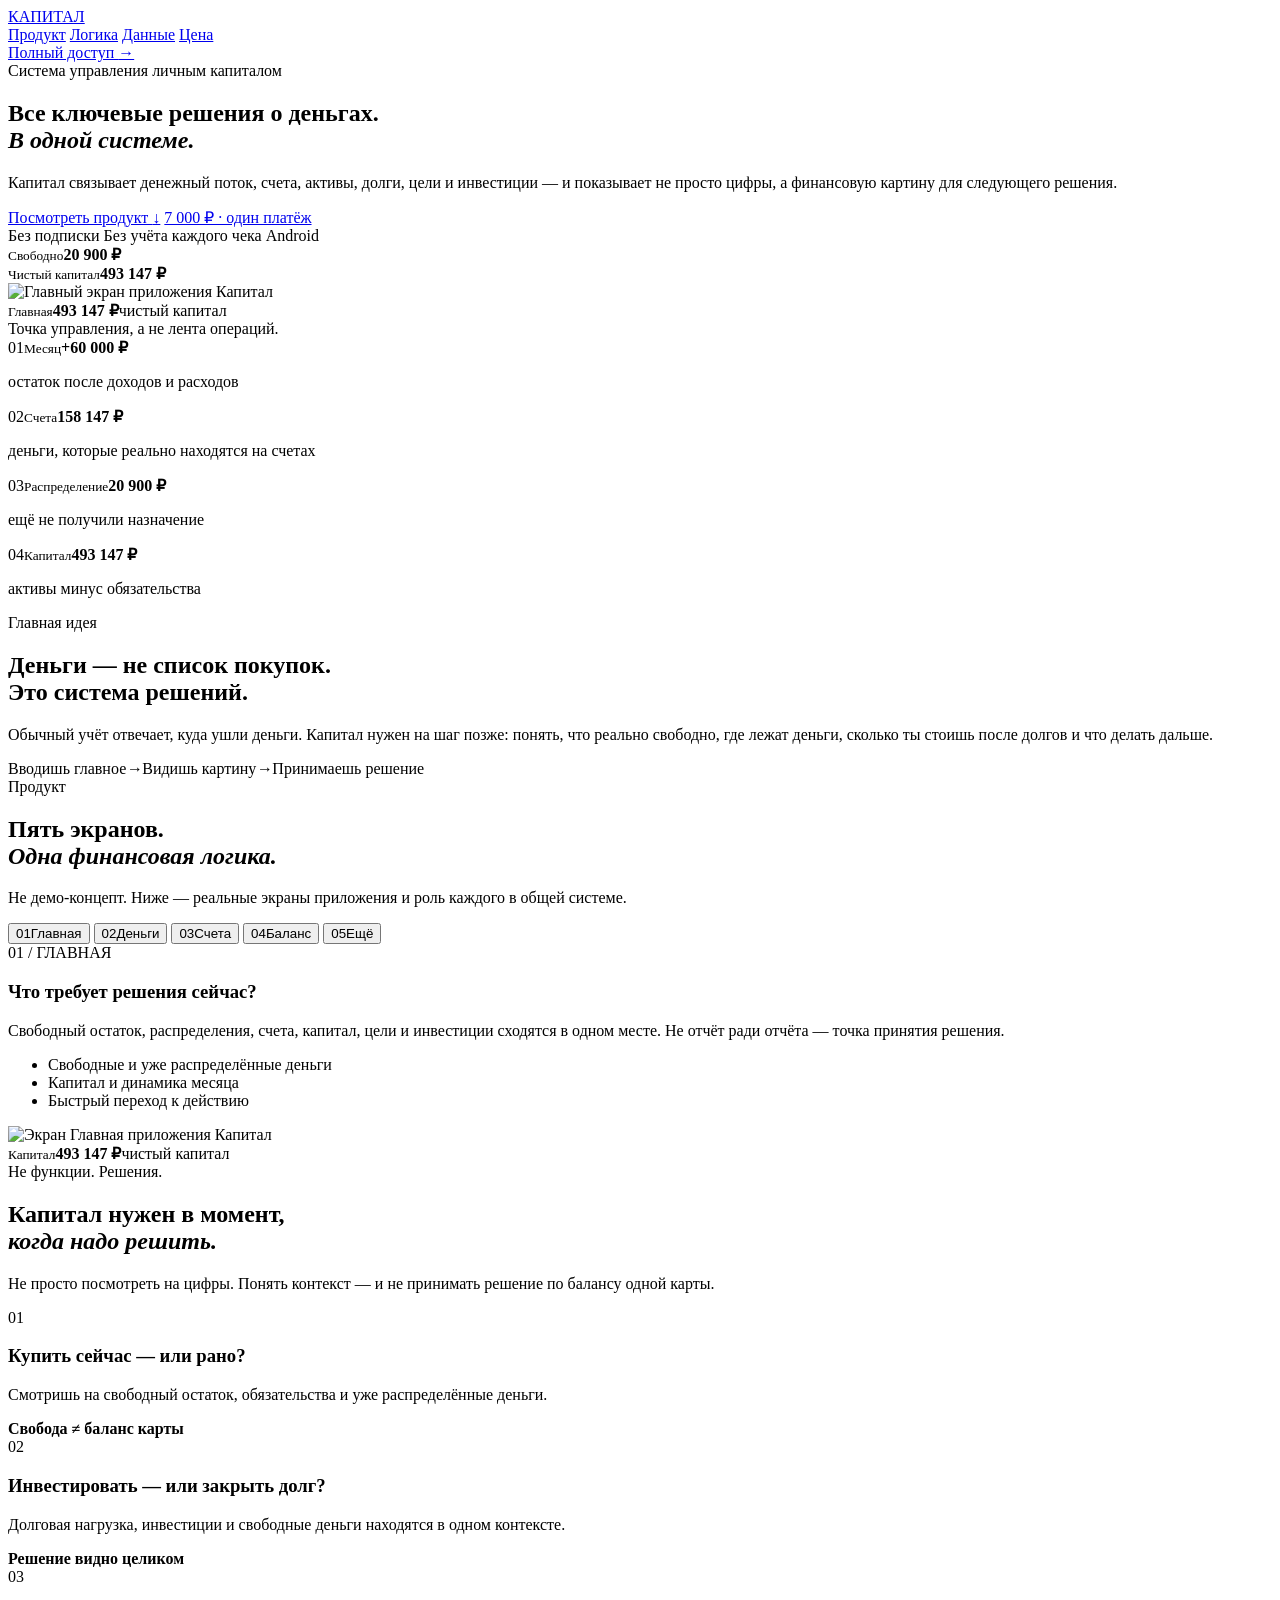
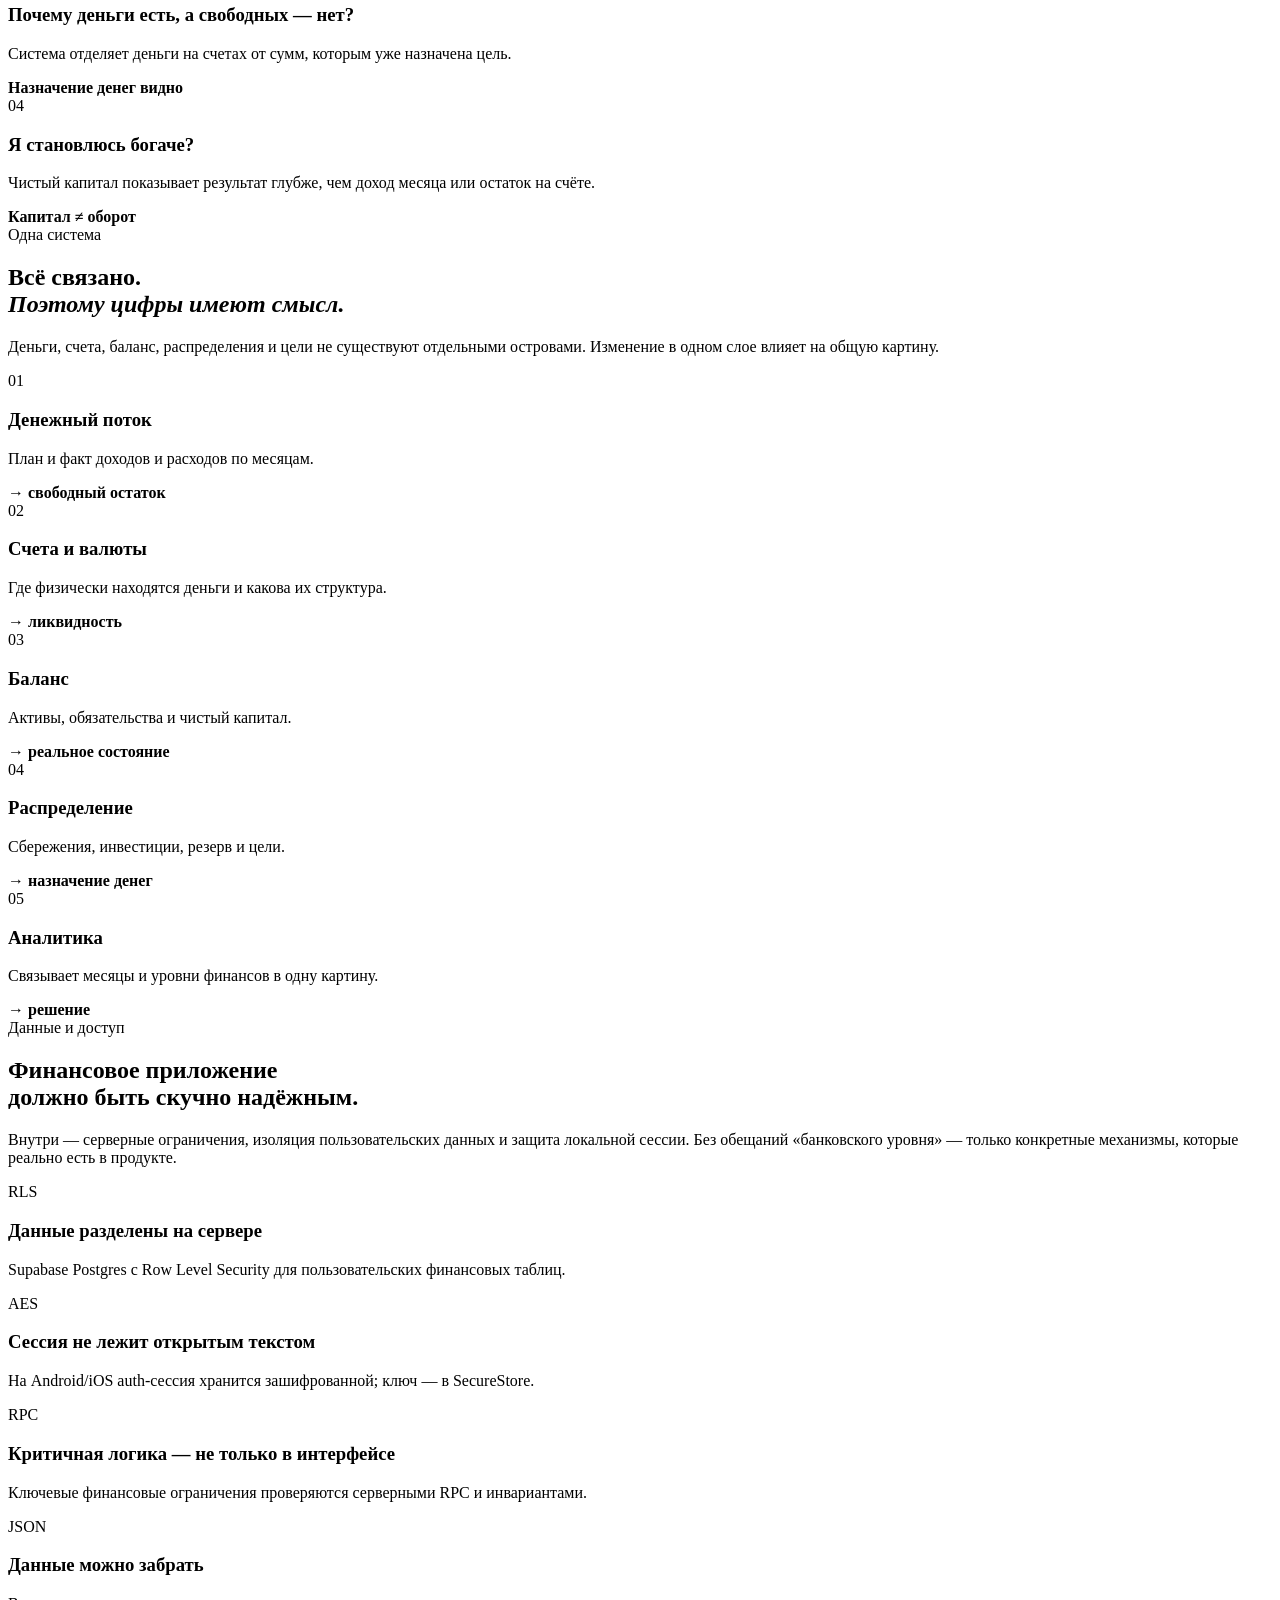
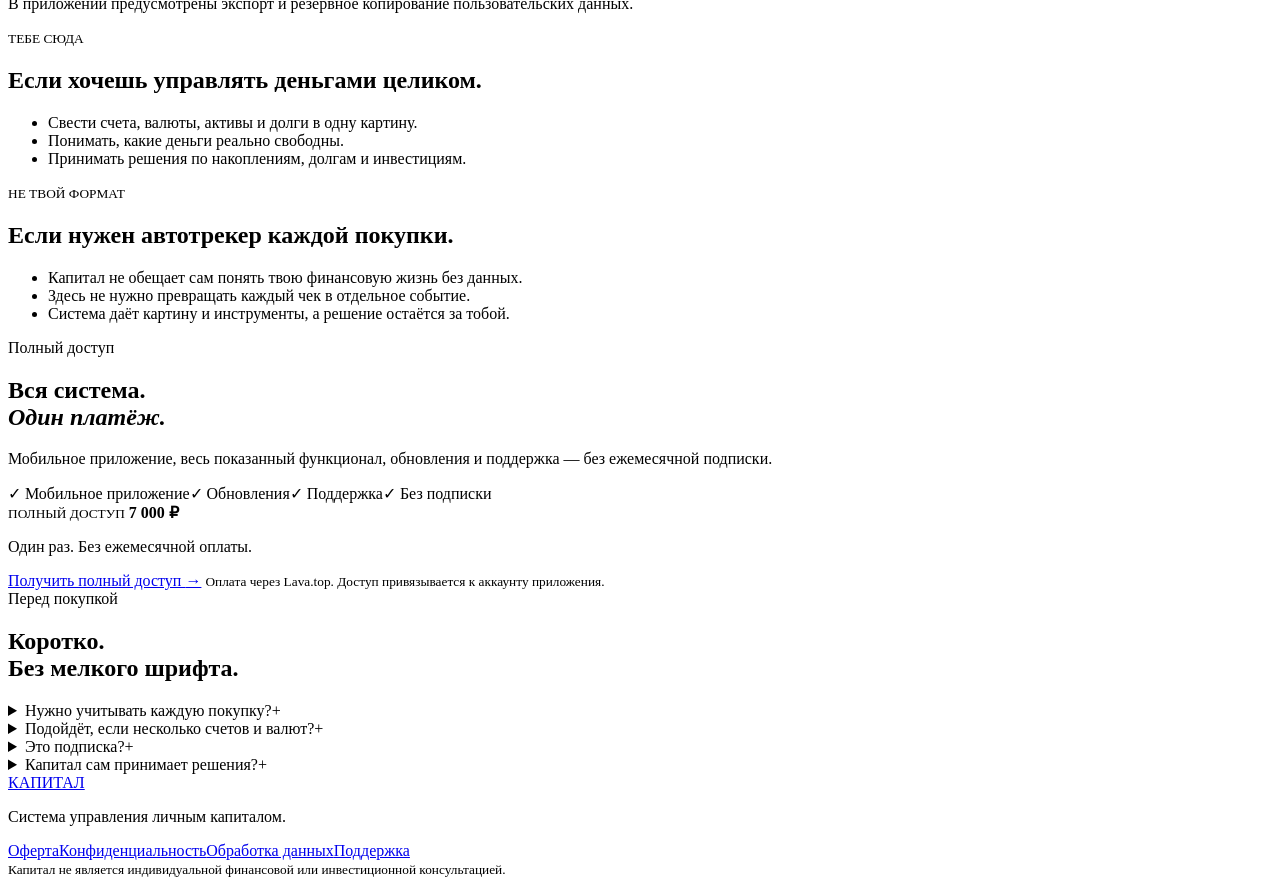
==== landing-v14/index.html @ 523ada4c "feat: add Kapital landing v14 structure" ====
<!doctype html>
<html lang="ru">
<head>
  <meta charset="utf-8" />
  <meta name="viewport" content="width=device-width, initial-scale=1" />
  <meta name="theme-color" content="#071d17" />
  <meta name="description" content="Капитал — мобильная система управления личным капиталом. Деньги, счета, активы, долги и решения в одной системе." />
  <title>Капитал — система управления личным капиталом</title>
  <link rel="preconnect" href="https://cdn.jsdelivr.net" crossorigin />
  <link rel="preconnect" href="https://app.lava.top" crossorigin />
  <link rel="stylesheet" href="./styles.css" />
</head>
<body>
  <header class="site-header" data-header>
    <div class="shell nav-wrap">
      <a class="brand" href="#top" aria-label="Капитал — наверх">
        <span class="brand-mark" aria-hidden="true"><i></i><i></i><i></i></span>
        <span>КАПИТАЛ</span>
      </a>
      <nav class="desktop-nav" aria-label="Основная навигация">
        <a href="#product">Продукт</a>
        <a href="#logic">Логика</a>
        <a href="#security">Данные</a>
        <a href="#price">Цена</a>
      </nav>
      <a class="nav-cta" href="#price">Полный доступ <span>→</span></a>
    </div>
  </header>

  <main id="top">
    <section class="hero section-dark">
      <div class="hero-orbit hero-orbit-a" aria-hidden="true"></div>
      <div class="hero-orbit hero-orbit-b" aria-hidden="true"></div>
      <div class="shell hero-grid">
        <div class="hero-copy reveal">
          <div class="eyebrow eyebrow-light"><span class="eyebrow-dot"></span> Система управления личным капиталом</div>
          <h1>Все ключевые решения о деньгах.<br><em>В одной системе.</em></h1>
          <p class="hero-lead">Капитал связывает денежный поток, счета, активы, долги, цели и инвестиции — и показывает не просто цифры, а финансовую картину для следующего решения.</p>
          <div class="hero-actions">
            <a class="button button-acid" href="#product">Посмотреть продукт <span>↓</span></a>
            <a class="button button-ghost" href="#price">7 000 ₽ · один платёж</a>
          </div>
          <div class="hero-proof" aria-label="Ключевые свойства">
            <span>Без подписки</span>
            <span>Без учёта каждого чека</span>
            <span>Android</span>
          </div>
        </div>

        <div class="hero-visual reveal" aria-label="Интерфейс приложения Капитал">
          <div class="decision-chip chip-a"><small>Свободно</small><strong>20 900 ₽</strong></div>
          <div class="decision-chip chip-b"><small>Чистый капитал</small><strong>493 147 ₽</strong></div>
          <div class="phone phone-hero">
            <div class="phone-notch" aria-hidden="true"></div>
            <img src="https://cdn.jsdelivr.net/gh/kapital-app/leto@8270db31d19010daa2c7b7c64ad58c4fb484d120/assets/landing-v13-hires/main.webp" alt="Главный экран приложения Капитал" />
            <div class="screen-fallback" aria-hidden="true">
              <small>Главная</small><b>493 147 ₽</b><span>чистый капитал</span>
              <div class="fallback-card"></div><div class="fallback-card short"></div>
            </div>
          </div>
          <div class="hero-caption">Точка управления, а не лента операций.</div>
        </div>
      </div>

      <div class="shell metric-rail reveal" aria-label="Четыре разные финансовые цифры">
        <article><span>01</span><small>Месяц</small><strong>+60 000 ₽</strong><p>остаток после доходов и расходов</p></article>
        <article><span>02</span><small>Счета</small><strong>158 147 ₽</strong><p>деньги, которые реально находятся на счетах</p></article>
        <article><span>03</span><small>Распределение</small><strong>20 900 ₽</strong><p>ещё не получили назначение</p></article>
        <article><span>04</span><small>Капитал</small><strong>493 147 ₽</strong><p>активы минус обязательства</p></article>
      </div>
    </section>

    <section class="principle section-cream" id="logic">
      <div class="shell principle-grid reveal">
        <div>
          <div class="eyebrow"><span class="eyebrow-dot"></span> Главная идея</div>
          <h2>Деньги — не список покупок.<br>Это система решений.</h2>
        </div>
        <div class="principle-copy">
          <p>Обычный учёт отвечает, куда ушли деньги. Капитал нужен на шаг позже: понять, что реально свободно, где лежат деньги, сколько ты стоишь после долгов и что делать дальше.</p>
          <div class="logic-flow" aria-label="Логика работы">
            <span>Вводишь главное</span><i>→</i><span>Видишь картину</span><i>→</i><span>Принимаешь решение</span>
          </div>
        </div>
      </div>
    </section>

    <section class="product section-cream" id="product">
      <div class="shell">
        <div class="section-head reveal">
          <div class="eyebrow"><span class="eyebrow-dot"></span> Продукт</div>
          <h2>Пять экранов.<br><em>Одна финансовая логика.</em></h2>
          <p>Не демо-концепт. Ниже — реальные экраны приложения и роль каждого в общей системе.</p>
        </div>

        <div class="product-stage reveal" data-product>
          <div class="product-tabs" role="tablist" aria-label="Экраны Капитала">
            <button class="product-tab active" role="tab" aria-selected="true" data-screen="main"><span>01</span>Главная</button>
            <button class="product-tab" role="tab" aria-selected="false" data-screen="money"><span>02</span>Деньги</button>
            <button class="product-tab" role="tab" aria-selected="false" data-screen="accounts"><span>03</span>Счета</button>
            <button class="product-tab" role="tab" aria-selected="false" data-screen="balance"><span>04</span>Баланс</button>
            <button class="product-tab" role="tab" aria-selected="false" data-screen="more"><span>05</span>Ещё</button>
          </div>

          <div class="product-view">
            <div class="product-copy" data-product-copy>
              <span class="screen-number">01 / ГЛАВНАЯ</span>
              <h3>Что требует решения сейчас?</h3>
              <p>Свободный остаток, распределения, счета, капитал, цели и инвестиции сходятся в одном месте. Не отчёт ради отчёта — точка принятия решения.</p>
              <ul><li>Свободные и уже распределённые деньги</li><li>Капитал и динамика месяца</li><li>Быстрый переход к действию</li></ul>
            </div>
            <div class="product-device-wrap">
              <div class="phone phone-product">
                <div class="phone-notch" aria-hidden="true"></div>
                <img data-product-image src="https://cdn.jsdelivr.net/gh/kapital-app/leto@8270db31d19010daa2c7b7c64ad58c4fb484d120/assets/landing-v13-hires/main.webp" alt="Экран Главная приложения Капитал" />
                <div class="screen-fallback" aria-hidden="true"><small>Капитал</small><b>493 147 ₽</b><span>чистый капитал</span><div class="fallback-card"></div><div class="fallback-card short"></div></div>
              </div>
              <div class="product-glow" aria-hidden="true"></div>
            </div>
          </div>
        </div>
      </div>
    </section>

    <section class="decisions section-ink">
      <div class="shell">
        <div class="section-head split reveal">
          <div>
            <div class="eyebrow eyebrow-light"><span class="eyebrow-dot"></span> Не функции. Решения.</div>
            <h2>Капитал нужен в момент,<br><em>когда надо решить.</em></h2>
          </div>
          <p>Не просто посмотреть на цифры. Понять контекст — и не принимать решение по балансу одной карты.</p>
        </div>

        <div class="decision-grid">
          <article class="decision-card reveal"><span>01</span><h3>Купить сейчас — или рано?</h3><p>Смотришь на свободный остаток, обязательства и уже распределённые деньги.</p><b>Свобода ≠ баланс карты</b></article>
          <article class="decision-card reveal"><span>02</span><h3>Инвестировать — или закрыть долг?</h3><p>Долговая нагрузка, инвестиции и свободные деньги находятся в одном контексте.</p><b>Решение видно целиком</b></article>
          <article class="decision-card reveal"><span>03</span><h3>Почему деньги есть, а свободных — нет?</h3><p>Система отделяет деньги на счетах от сумм, которым уже назначена цель.</p><b>Назначение денег видно</b></article>
          <article class="decision-card reveal"><span>04</span><h3>Я становлюсь богаче?</h3><p>Чистый капитал показывает результат глубже, чем доход месяца или остаток на счёте.</p><b>Капитал ≠ оборот</b></article>
        </div>
      </div>
    </section>

    <section class="system section-cream">
      <div class="shell system-grid">
        <div class="section-head sticky reveal">
          <div class="eyebrow"><span class="eyebrow-dot"></span> Одна система</div>
          <h2>Всё связано.<br><em>Поэтому цифры имеют смысл.</em></h2>
          <p>Деньги, счета, баланс, распределения и цели не существуют отдельными островами. Изменение в одном слое влияет на общую картину.</p>
        </div>
        <div class="system-list">
          <article class="system-row reveal"><span>01</span><div><h3>Денежный поток</h3><p>План и факт доходов и расходов по месяцам.</p></div><b>→ свободный остаток</b></article>
          <article class="system-row reveal"><span>02</span><div><h3>Счета и валюты</h3><p>Где физически находятся деньги и какова их структура.</p></div><b>→ ликвидность</b></article>
          <article class="system-row reveal"><span>03</span><div><h3>Баланс</h3><p>Активы, обязательства и чистый капитал.</p></div><b>→ реальное состояние</b></article>
          <article class="system-row reveal"><span>04</span><div><h3>Распределение</h3><p>Сбережения, инвестиции, резерв и цели.</p></div><b>→ назначение денег</b></article>
          <article class="system-row reveal"><span>05</span><div><h3>Аналитика</h3><p>Связывает месяцы и уровни финансов в одну картину.</p></div><b>→ решение</b></article>
        </div>
      </div>
    </section>

    <section class="security section-cream" id="security">
      <div class="shell security-shell reveal">
        <div class="security-copy">
          <div class="eyebrow"><span class="eyebrow-dot"></span> Данные и доступ</div>
          <h2>Финансовое приложение<br>должно быть скучно надёжным.</h2>
          <p>Внутри — серверные ограничения, изоляция пользовательских данных и защита локальной сессии. Без обещаний «банковского уровня» — только конкретные механизмы, которые реально есть в продукте.</p>
        </div>
        <div class="security-grid">
          <article><span class="security-icon">RLS</span><h3>Данные разделены на сервере</h3><p>Supabase Postgres с Row Level Security для пользовательских финансовых таблиц.</p></article>
          <article><span class="security-icon">AES</span><h3>Сессия не лежит открытым текстом</h3><p>На Android/iOS auth-сессия хранится зашифрованной; ключ — в SecureStore.</p></article>
          <article><span class="security-icon">RPC</span><h3>Критичная логика — не только в интерфейсе</h3><p>Ключевые финансовые ограничения проверяются серверными RPC и инвариантами.</p></article>
          <article><span class="security-icon">JSON</span><h3>Данные можно забрать</h3><p>В приложении предусмотрены экспорт и резервное копирование пользовательских данных.</p></article>
        </div>
      </div>
    </section>

    <section class="fit section-cream">
      <div class="shell fit-grid reveal">
        <div class="fit-card fit-yes"><small>ТЕБЕ СЮДА</small><h2>Если хочешь управлять деньгами целиком.</h2><ul><li>Свести счета, валюты, активы и долги в одну картину.</li><li>Понимать, какие деньги реально свободны.</li><li>Принимать решения по накоплениям, долгам и инвестициям.</li></ul></div>
        <div class="fit-card fit-no"><small>НЕ ТВОЙ ФОРМАТ</small><h2>Если нужен автотрекер каждой покупки.</h2><ul><li>Капитал не обещает сам понять твою финансовую жизнь без данных.</li><li>Здесь не нужно превращать каждый чек в отдельное событие.</li><li>Система даёт картину и инструменты, а решение остаётся за тобой.</li></ul></div>
      </div>
    </section>

    <section class="price section-dark" id="price">
      <div class="price-orbit" aria-hidden="true"></div>
      <div class="shell price-grid reveal">
        <div class="price-copy">
          <div class="eyebrow eyebrow-light"><span class="eyebrow-dot"></span> Полный доступ</div>
          <h2>Вся система.<br><em>Один платёж.</em></h2>
          <p>Мобильное приложение, весь показанный функционал, обновления и поддержка — без ежемесячной подписки.</p>
          <div class="price-includes"><span>✓ Мобильное приложение</span><span>✓ Обновления</span><span>✓ Поддержка</span><span>✓ Без подписки</span></div>
        </div>
        <div class="price-card">
          <small>ПОЛНЫЙ ДОСТУП</small>
          <strong>7 000 ₽</strong>
          <p>Один раз. Без ежемесячной оплаты.</p>
          <a class="button button-acid button-block" href="https://app.lava.top/products/ff0dc5e2-8463-4240-ba92-e498ea0cd9fc/573a41f6-d95c-4537-b455-0814d6c2c040?currency=RUB" rel="noopener noreferrer">Получить полный доступ <span>→</span></a>
          <small class="price-note">Оплата через Lava.top. Доступ привязывается к аккаунту приложения.</small>
        </div>
      </div>
    </section>

    <section class="faq section-cream">
      <div class="shell faq-grid">
        <div class="section-head sticky reveal"><div class="eyebrow"><span class="eyebrow-dot"></span> Перед покупкой</div><h2>Коротко.<br>Без мелкого шрифта.</h2></div>
        <div class="faq-list" data-faq>
          <details class="faq-item reveal"><summary>Нужно учитывать каждую покупку?<span>+</span></summary><p>Нет. Капитал рассчитан на управление финансами без обязательного учёта каждого чека.</p></details>
          <details class="faq-item reveal"><summary>Подойдёт, если несколько счетов и валют?<span>+</span></summary><p>Да. Счета и валюты сводятся в общую картину, а остатки пересчитываются в выбранную управленческую валюту.</p></details>
          <details class="faq-item reveal"><summary>Это подписка?<span>+</span></summary><p>Нет. 7 000 ₽ — один платёж за полный доступ без ежемесячной подписки.</p></details>
          <details class="faq-item reveal"><summary>Капитал сам принимает решения?<span>+</span></summary><p>Нет. Приложение показывает финансовую картину и расчёты. Финансовые решения принимаешь ты.</p></details>
        </div>
      </div>
    </section>
  </main>

  <footer class="site-footer">
    <div class="shell footer-grid">
      <a class="brand brand-footer" href="#top"><span class="brand-mark" aria-hidden="true"><i></i><i></i><i></i></span><span>КАПИТАЛ</span></a>
      <p>Система управления личным капиталом.</p>
      <div class="footer-links"><a href="https://lichnye-finansy.ru/offerta">Оферта</a><a href="https://lichnye-finansy.ru/privacy">Конфиденциальность</a><a href="https://lichnye-finansy.ru/consent">Обработка данных</a><a href="mailto:support@lichnye-finansy.ru">Поддержка</a></div>
      <small>Капитал не является индивидуальной финансовой или инвестиционной консультацией.</small>
    </div>
  </footer>

  <script src="./script.js"></script>
</body>
</html>
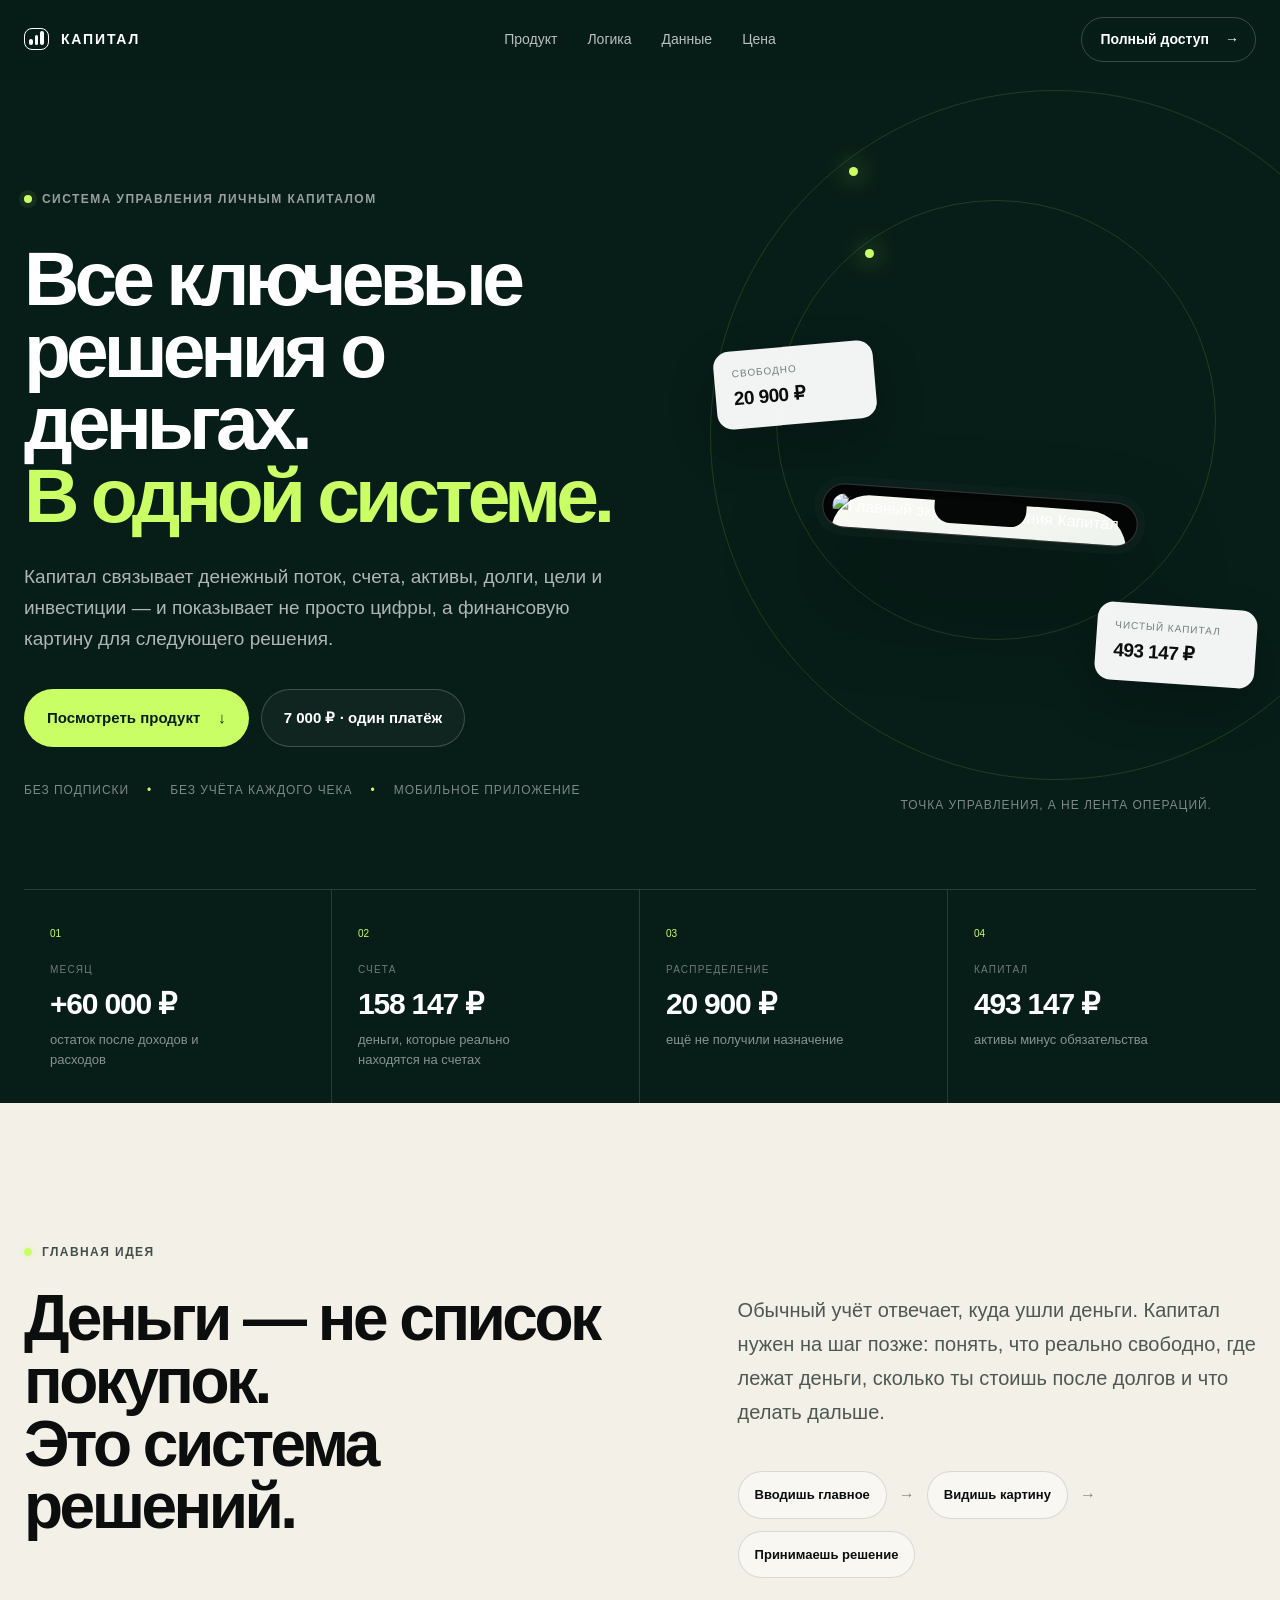
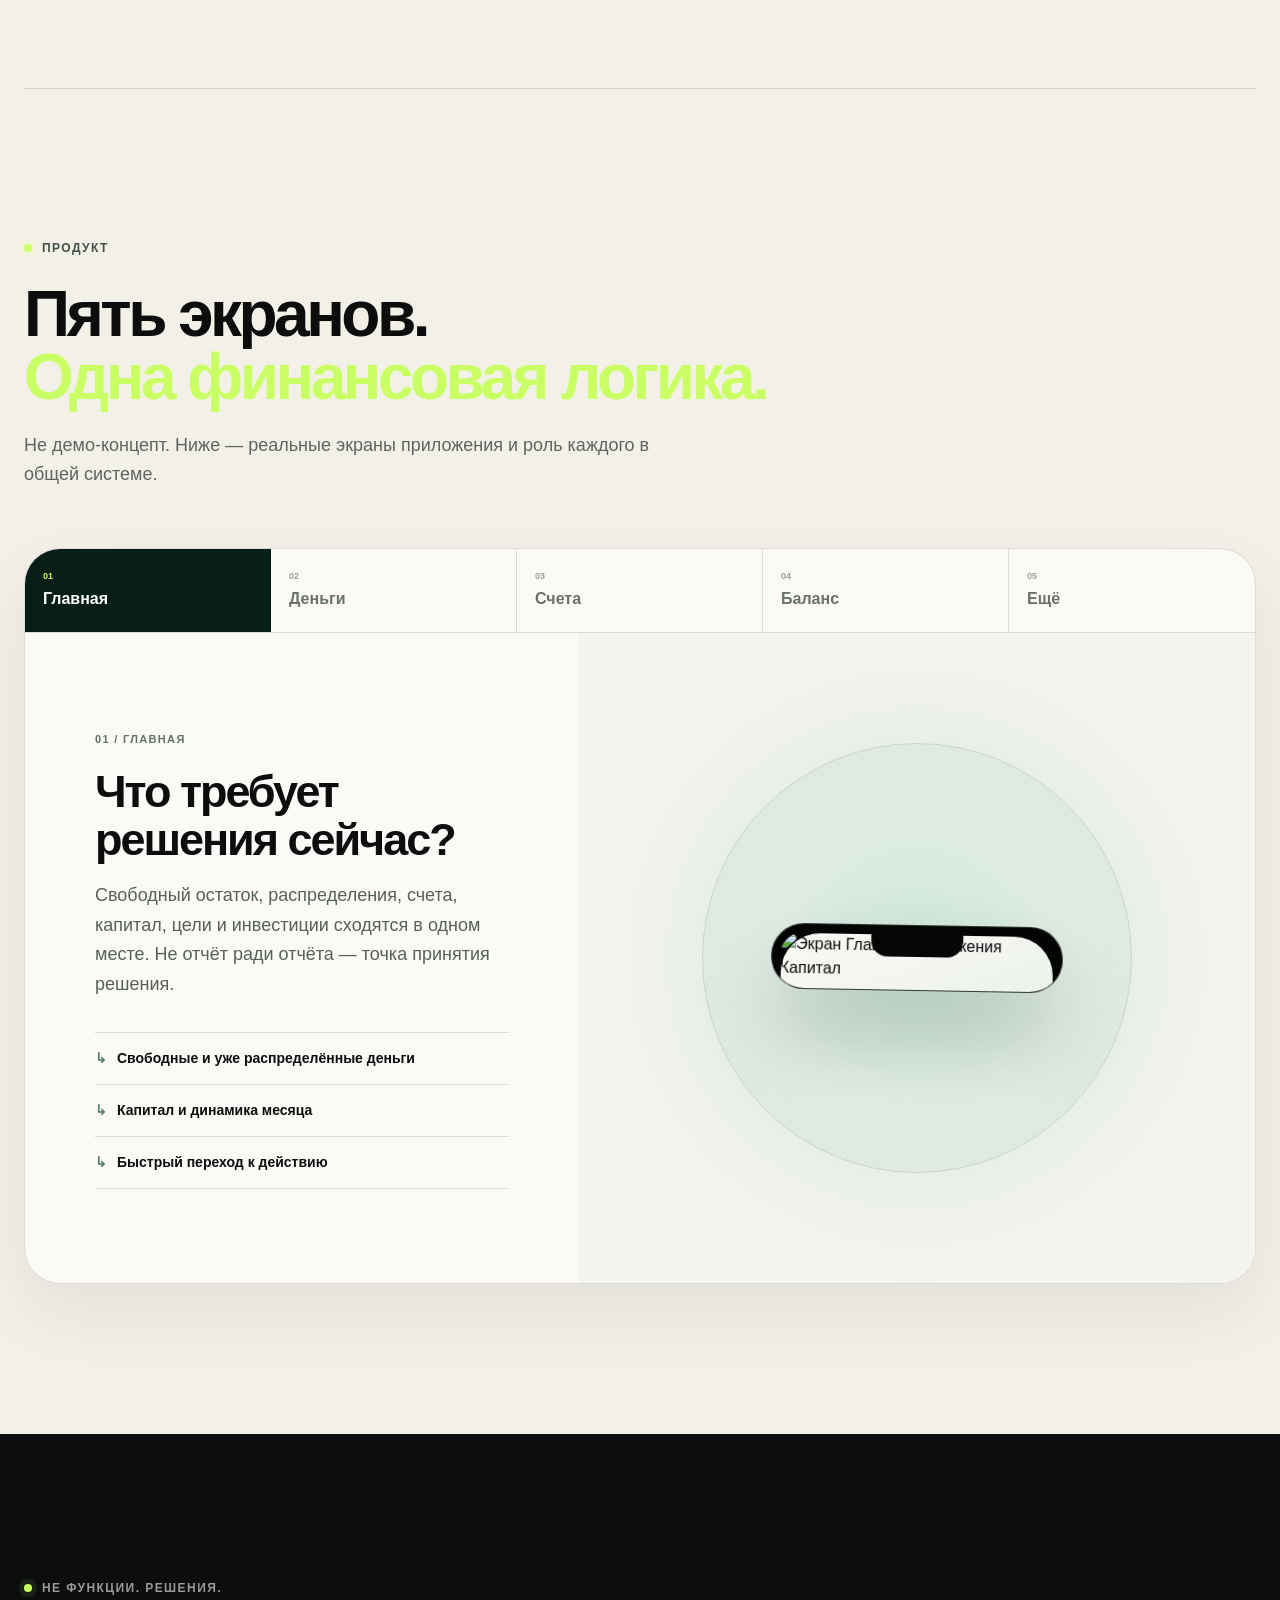
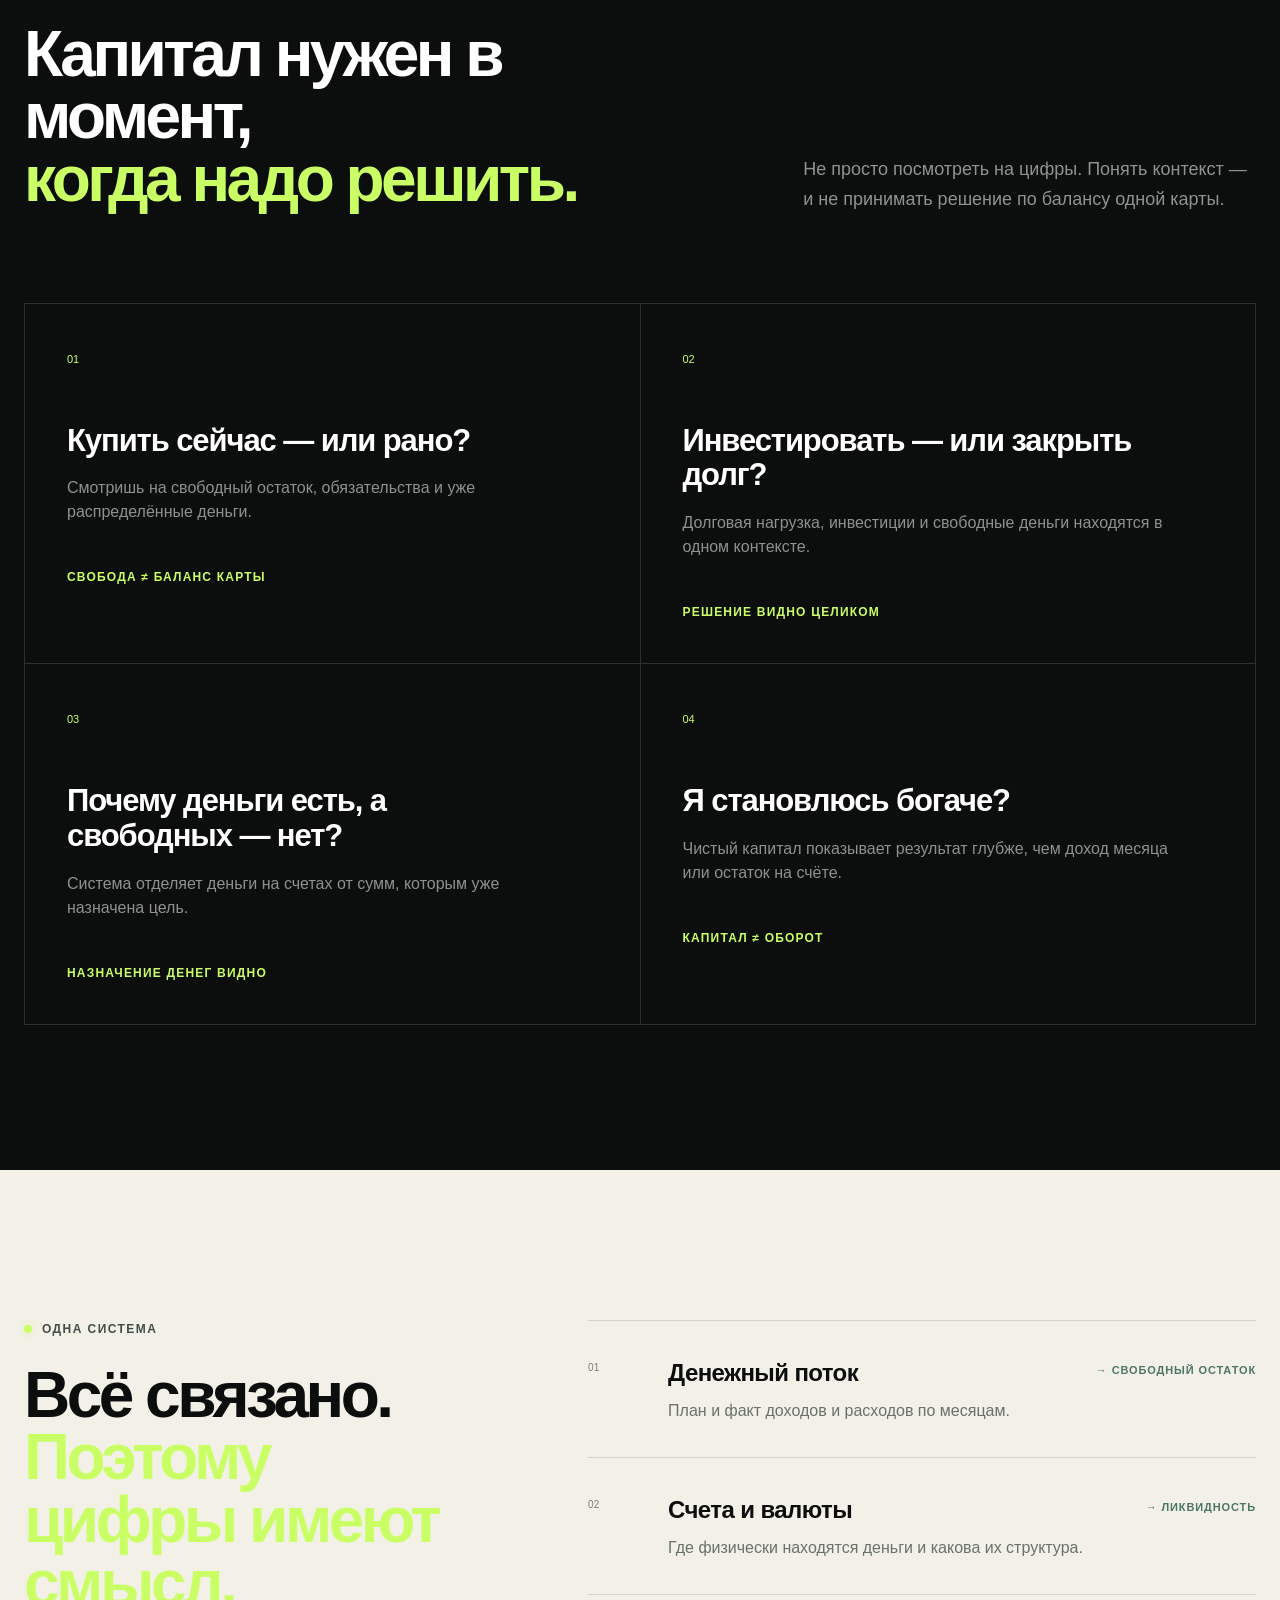
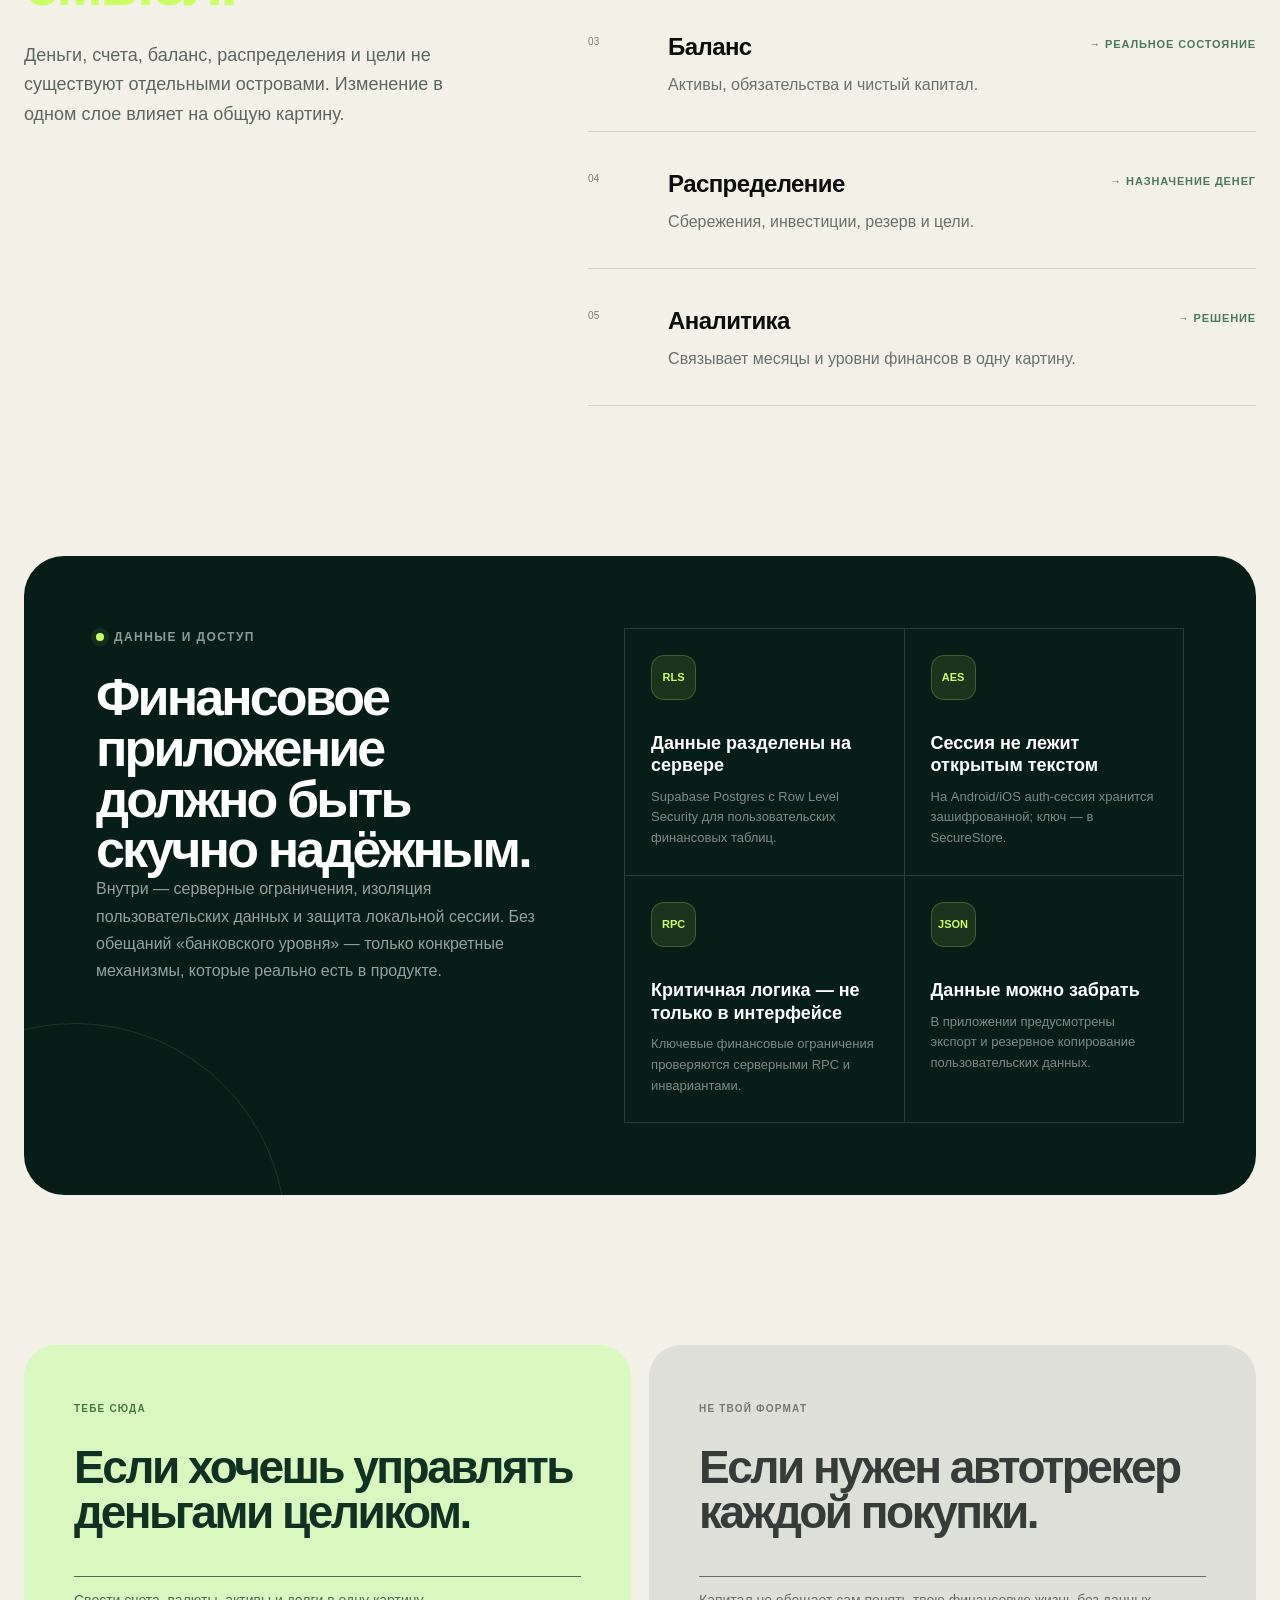
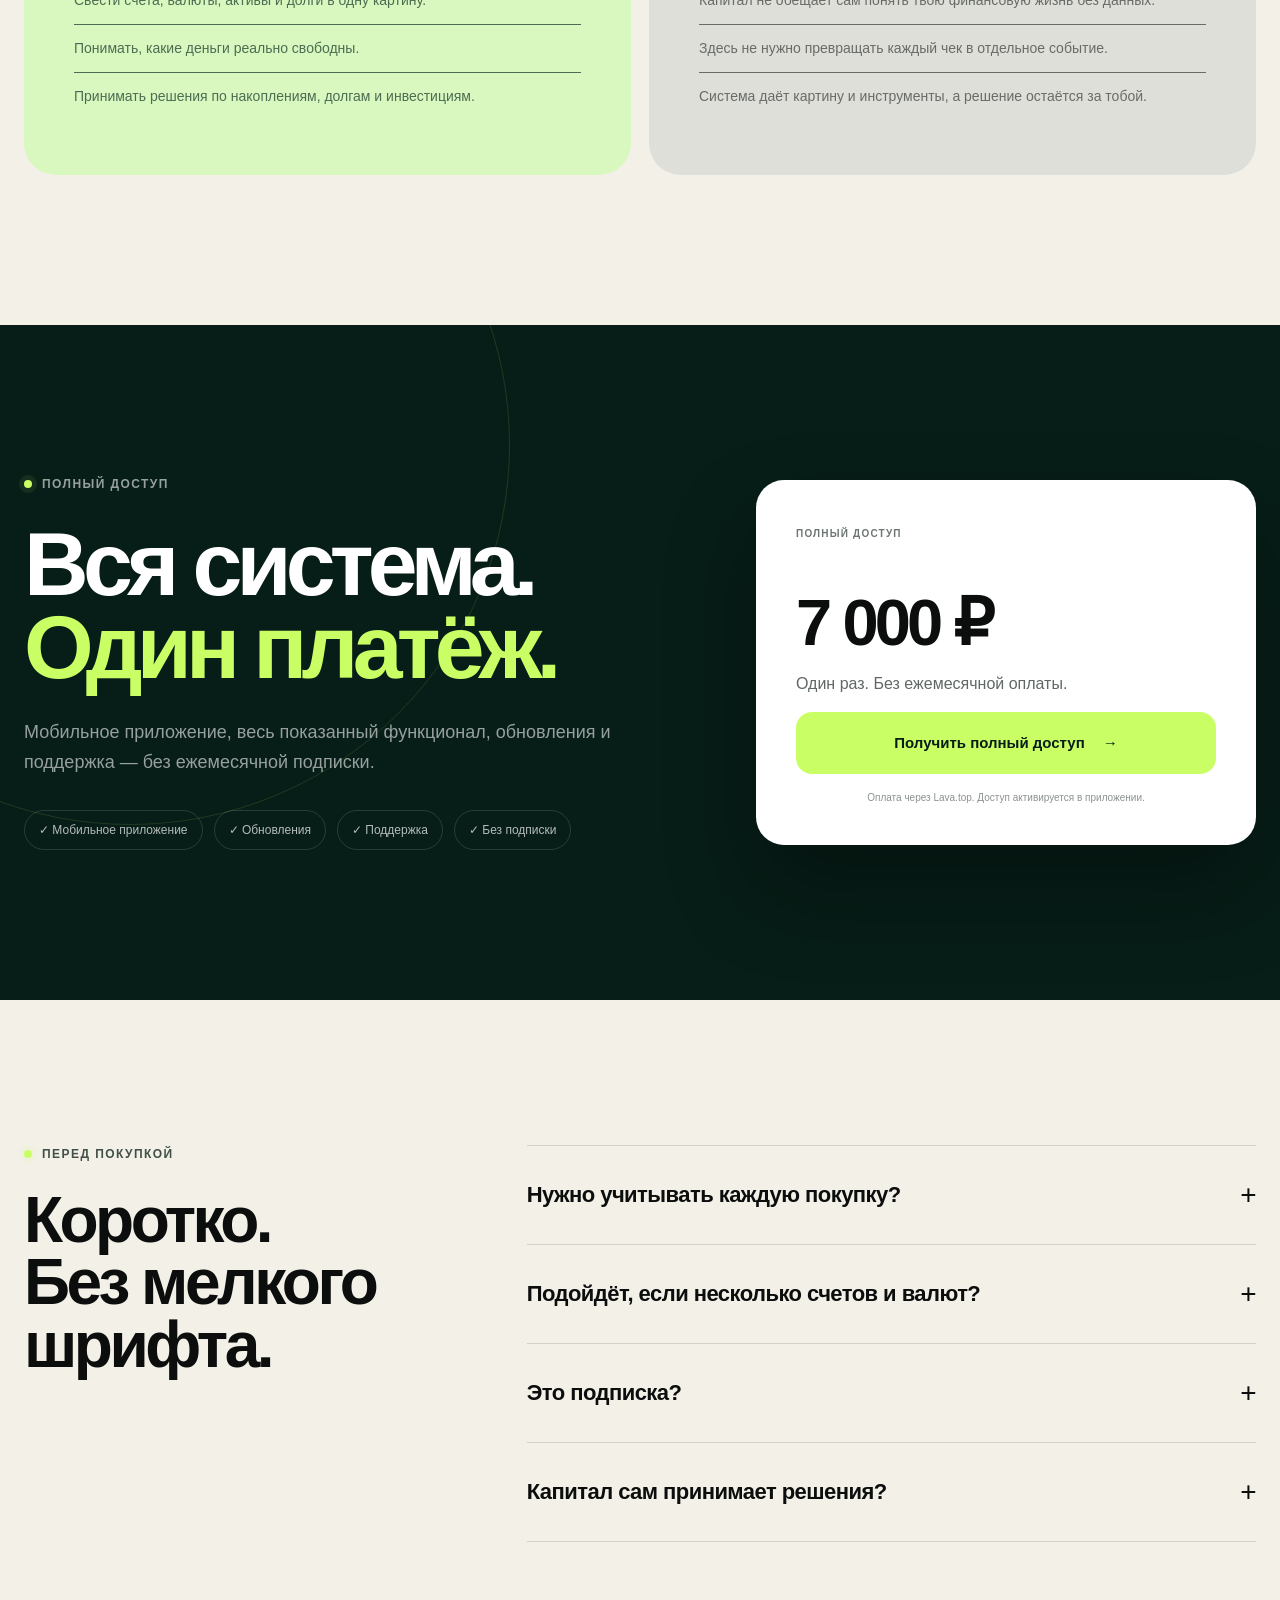
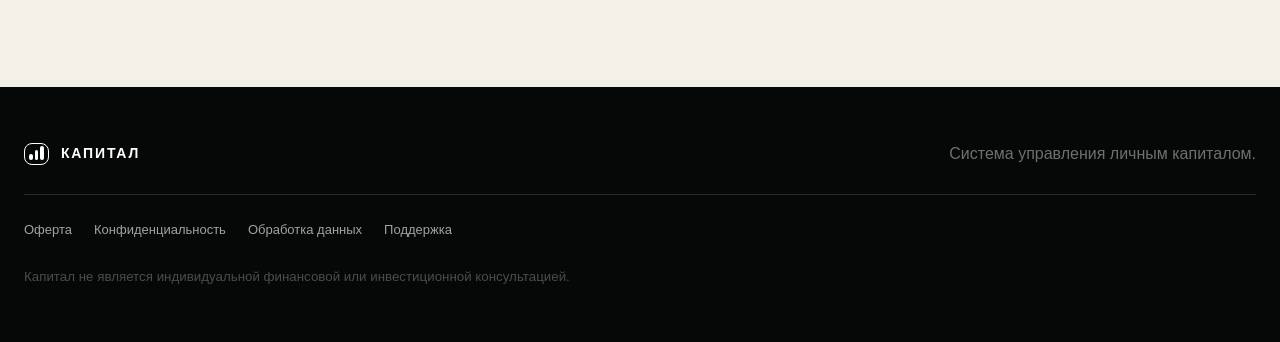
==== commit 8eb0ebba: "fix: tighten landing claims and product copy" ====
--- a/landing-v14/index.html
+++ b/landing-v14/index.html
@@ -43,7 +43,7 @@
           <div class="hero-proof" aria-label="Ключевые свойства">
             <span>Без подписки</span>
             <span>Без учёта каждого чека</span>
-            <span>Android</span>
+            <span>Мобильное приложение</span>
           </div>
         </div>
 
@@ -195,7 +195,7 @@
           <strong>7 000 ₽</strong>
           <p>Один раз. Без ежемесячной оплаты.</p>
           <a class="button button-acid button-block" href="https://app.lava.top/products/ff0dc5e2-8463-4240-ba92-e498ea0cd9fc/573a41f6-d95c-4537-b455-0814d6c2c040?currency=RUB" rel="noopener noreferrer">Получить полный доступ <span>→</span></a>
-          <small class="price-note">Оплата через Lava.top. Доступ привязывается к аккаунту приложения.</small>
+          <small class="price-note">Оплата через Lava.top. Доступ активируется в приложении.</small>
         </div>
       </div>
     </section>
--- a/landing-v14/styles.css
+++ b/landing-v14/styles.css
@@ -0,0 +1,54 @@
+:root {
+  --ink:#0b0e0d;
+  --ink-2:#141918;
+  --forest:#071d17;
+  --forest-2:#0c2d23;
+  --cream:#f3f0e8;
+  --paper:#fbfaf6;
+  --muted:#6d746f;
+  --line:rgba(11,14,13,.13);
+  --line-dark:rgba(255,255,255,.14);
+  --acid:#c9ff65;
+  --acid-2:#9be938;
+  --white:#fff;
+  --radius:28px;
+  --shadow:0 40px 90px rgba(2,20,14,.18);
+}
+*{box-sizing:border-box}
+html{scroll-behavior:smooth;background:var(--cream)}
+body{margin:0;background:var(--cream);color:var(--ink);font-family:Inter,ui-sans-serif,-apple-system,BlinkMacSystemFont,"Segoe UI",sans-serif;font-size:16px;line-height:1.5;-webkit-font-smoothing:antialiased}
+a{color:inherit;text-decoration:none}
+button{font:inherit}
+img{max-width:100%;display:block}
+.shell{width:min(1240px,calc(100% - 48px));margin:0 auto}
+.section-dark{background:var(--forest);color:var(--white)}
+.section-ink{background:var(--ink);color:var(--white)}
+.section-cream{background:var(--cream)}
+.site-header{position:fixed;left:0;right:0;top:0;z-index:50;transition:.3s ease;background:linear-gradient(to bottom,rgba(7,29,23,.9),rgba(7,29,23,0));color:#fff}
+.site-header.scrolled{background:rgba(7,29,23,.9);backdrop-filter:blur(18px);border-bottom:1px solid rgba(255,255,255,.08)}
+.nav-wrap{height:78px;display:grid;grid-template-columns:1fr auto 1fr;align-items:center;gap:32px}
+.brand{display:inline-flex;align-items:center;gap:12px;font-weight:850;letter-spacing:.13em;font-size:14px;width:max-content}
+.brand-mark{display:inline-flex;align-items:flex-end;gap:2px;width:25px;height:22px;padding:4px;border:1px solid currentColor;border-radius:8px}
+.brand-mark i{display:block;width:4px;border-radius:4px;background:currentColor}.brand-mark i:nth-child(1){height:6px}.brand-mark i:nth-child(2){height:10px}.brand-mark i:nth-child(3){height:14px}
+.desktop-nav{display:flex;gap:30px;font-size:14px;color:rgba(255,255,255,.72)}.desktop-nav a:hover{color:#fff}
+.nav-cta{justify-self:end;display:inline-flex;align-items:center;gap:16px;padding:11px 16px 11px 18px;border:1px solid rgba(255,255,255,.2);border-radius:999px;font-size:14px;font-weight:700;transition:.2s ease}.nav-cta:hover{background:#fff;color:var(--forest)}
+.hero{position:relative;overflow:hidden;padding:150px 0 0;min-height:950px}.hero-grid{display:grid;grid-template-columns:1.05fr .95fr;gap:70px;align-items:center;position:relative;z-index:2}.hero-copy{padding:40px 0 80px}.eyebrow{display:flex;align-items:center;gap:10px;font-weight:800;font-size:12px;letter-spacing:.12em;text-transform:uppercase;color:#405048}.eyebrow-light{color:rgba(255,255,255,.58)}.eyebrow-dot{width:8px;height:8px;border-radius:50%;background:var(--acid);box-shadow:0 0 0 5px rgba(201,255,101,.08)}
+h1,h2,h3,p{margin-top:0}.hero h1{font-size:clamp(54px,6vw,92px);line-height:.94;letter-spacing:-.065em;margin:34px 0 30px;font-weight:790;max-width:820px}.hero h1 em,.section-head h2 em,.decisions h2 em,.system h2 em,.price h2 em{font-style:normal;color:var(--acid)}
+.hero-lead{font-size:19px;line-height:1.65;max-width:650px;color:rgba(255,255,255,.68);margin-bottom:34px}.hero-actions{display:flex;gap:12px;flex-wrap:wrap}.button{display:inline-flex;align-items:center;justify-content:center;gap:18px;border-radius:999px;padding:17px 22px;font-weight:800;font-size:15px;transition:.22s ease;border:1px solid transparent}.button:hover{transform:translateY(-2px)}.button-acid{background:var(--acid);color:var(--forest)}.button-acid:hover{background:#d7ff88}.button-ghost{border-color:rgba(255,255,255,.2);color:#fff;background:rgba(255,255,255,.04)}.button-block{width:100%;border-radius:16px;padding:19px 20px}
+.hero-proof{display:flex;flex-wrap:wrap;gap:18px;margin-top:34px;color:rgba(255,255,255,.48);font-size:12px;text-transform:uppercase;letter-spacing:.08em}.hero-proof span+span:before{content:"•";margin-right:18px;color:var(--acid)}
+.hero-visual{position:relative;min-height:650px;display:flex;align-items:center;justify-content:center}.phone{position:relative;background:#030504;border:1px solid rgba(255,255,255,.19);box-shadow:var(--shadow);overflow:hidden}.phone-hero{width:316px;border-radius:48px;padding:9px;transform:rotate(4deg);box-shadow:0 55px 100px rgba(0,0,0,.36),0 0 0 8px rgba(255,255,255,.025)}.phone img{border-radius:39px;width:100%;height:auto;position:relative;z-index:2}.phone-notch{position:absolute;z-index:5;width:92px;height:24px;border-radius:0 0 16px 16px;background:#050606;left:50%;transform:translateX(-50%);top:7px}.screen-fallback{position:absolute;inset:9px;border-radius:39px;background:linear-gradient(160deg,#faf9f5,#e7efe9);color:#0b261e;padding:55px 24px;z-index:1}.screen-fallback small{display:block;font-size:12px}.screen-fallback b{display:block;font-size:31px;margin-top:40px;letter-spacing:-.04em}.screen-fallback span{font-size:11px;color:#60736b}.fallback-card{height:120px;background:#fff;border-radius:22px;margin-top:24px;box-shadow:0 8px 20px rgba(3,40,28,.08)}.fallback-card.short{height:86px;margin-top:12px}
+.decision-chip{position:absolute;z-index:6;background:rgba(255,255,255,.95);color:var(--ink);padding:15px 18px;border-radius:16px;box-shadow:0 20px 50px rgba(0,0,0,.2);min-width:160px}.decision-chip small{display:block;font-size:10px;text-transform:uppercase;letter-spacing:.1em;color:#718078;margin-bottom:4px}.decision-chip strong{font-size:19px;letter-spacing:-.03em}.chip-a{left:2%;top:24%;transform:rotate(-5deg)}.chip-b{right:0;bottom:24%;transform:rotate(4deg)}.hero-caption{position:absolute;bottom:4%;right:8%;font-size:12px;color:rgba(255,255,255,.48);letter-spacing:.08em;text-transform:uppercase}.hero-orbit{position:absolute;border-radius:50%;border:1px solid rgba(201,255,101,.14)}.hero-orbit-a{width:690px;height:690px;right:-120px;top:90px}.hero-orbit-b{width:440px;height:440px;right:5%;top:200px}.hero-orbit:after{content:"";position:absolute;width:9px;height:9px;background:var(--acid);border-radius:50%;top:11%;left:20%;box-shadow:0 0 24px var(--acid)}
+.metric-rail{position:relative;z-index:4;display:grid;grid-template-columns:repeat(4,1fr);border-top:1px solid var(--line-dark);margin-top:10px}.metric-rail article{padding:30px 26px 34px;border-right:1px solid var(--line-dark);min-height:200px}.metric-rail article:last-child{border-right:0}.metric-rail article>span{font-size:10px;color:var(--acid)}.metric-rail small{display:block;margin-top:18px;color:rgba(255,255,255,.42);text-transform:uppercase;font-size:10px;letter-spacing:.12em}.metric-rail strong{display:block;font-size:30px;letter-spacing:-.04em;margin:4px 0}.metric-rail p{font-size:13px;color:rgba(255,255,255,.52);margin:0;max-width:190px}
+.principle{padding:140px 0 80px}.principle-grid{display:grid;grid-template-columns:1.1fr .9fr;gap:80px;border-bottom:1px solid var(--line);padding-bottom:110px}.principle h2,.section-head h2,.security h2,.fit h2,.faq h2{font-size:clamp(44px,5vw,74px);line-height:.98;letter-spacing:-.055em;margin:26px 0 0}.principle-copy{padding-top:50px}.principle-copy>p{font-size:20px;line-height:1.7;color:#4e5853}.logic-flow{margin-top:42px;display:flex;align-items:center;flex-wrap:wrap;gap:12px}.logic-flow span{border:1px solid var(--line);background:rgba(255,255,255,.45);padding:13px 16px;border-radius:999px;font-size:13px;font-weight:750}.logic-flow i{font-style:normal;color:#7c8982}
+.product{padding:70px 0 150px}.section-head{max-width:840px}.section-head h2{margin-bottom:22px}.section-head>p{font-size:18px;line-height:1.65;color:#5c6660;max-width:650px}.product-stage{margin-top:58px;background:var(--paper);border:1px solid var(--line);border-radius:36px;overflow:hidden;box-shadow:0 30px 70px rgba(20,35,28,.07)}.product-tabs{display:grid;grid-template-columns:repeat(5,1fr);border-bottom:1px solid var(--line)}.product-tab{appearance:none;background:transparent;border:0;border-right:1px solid var(--line);padding:21px 18px;text-align:left;font-weight:760;color:#68716c;cursor:pointer;transition:.2s}.product-tab:last-child{border-right:0}.product-tab span{font-size:9px;display:block;color:#99a19d;margin-bottom:3px}.product-tab.active{background:var(--forest);color:#fff}.product-tab.active span{color:var(--acid)}.product-view{min-height:650px;display:grid;grid-template-columns:.9fr 1.1fr;align-items:center}.product-copy{padding:70px 70px}.screen-number{font-size:11px;letter-spacing:.12em;color:#63726a;font-weight:800}.product-copy h3{font-size:45px;line-height:1.05;letter-spacing:-.045em;margin:18px 0}.product-copy p{font-size:18px;line-height:1.65;color:#56615b}.product-copy ul{list-style:none;padding:0;margin:32px 0 0;border-top:1px solid var(--line)}.product-copy li{padding:15px 0;border-bottom:1px solid var(--line);font-size:14px;font-weight:650}.product-copy li:before{content:"↳";color:#58806e;margin-right:10px}.product-device-wrap{min-height:650px;position:relative;display:flex;align-items:center;justify-content:center;background:radial-gradient(circle at center,#cde8d9 0,#e9eee9 45%,#f5f5f0 70%)}.phone-product{width:292px;border-radius:46px;padding:8px;z-index:2;box-shadow:0 45px 80px rgba(9,34,25,.2);transform:rotate(1deg)}.phone-product img{border-radius:38px}.product-glow{position:absolute;width:430px;height:430px;border-radius:50%;border:1px solid rgba(7,29,23,.12);box-shadow:inset 0 0 80px rgba(108,185,148,.16)}
+.decisions{padding:145px 0}.section-head.split{max-width:none;display:grid;grid-template-columns:1.2fr .8fr;gap:100px;align-items:end}.decisions .section-head h2{color:#fff}.decisions .section-head>p{color:rgba(255,255,255,.55);font-size:18px}.decision-grid{display:grid;grid-template-columns:repeat(2,1fr);margin-top:70px;border-top:1px solid var(--line-dark);border-left:1px solid var(--line-dark)}.decision-card{min-height:330px;padding:42px;border-right:1px solid var(--line-dark);border-bottom:1px solid var(--line-dark);position:relative}.decision-card>span{font-size:11px;color:var(--acid)}.decision-card h3{font-size:31px;line-height:1.12;letter-spacing:-.035em;max-width:450px;margin:54px 0 18px}.decision-card p{color:rgba(255,255,255,.54);max-width:490px}.decision-card b{display:block;margin-top:44px;color:var(--acid);font-size:12px;letter-spacing:.1em;text-transform:uppercase}
+.system{padding:150px 0}.system-grid{display:grid;grid-template-columns:.82fr 1.18fr;gap:100px}.sticky{position:sticky;top:120px;align-self:start}.system .section-head p{margin-top:26px}.system-list{border-top:1px solid var(--line)}.system-row{display:grid;grid-template-columns:55px 1fr auto;gap:25px;align-items:start;padding:34px 0;border-bottom:1px solid var(--line)}.system-row>span{font-size:10px;color:#758078;padding-top:5px}.system-row h3{font-size:24px;margin-bottom:8px;letter-spacing:-.025em}.system-row p{color:#68726c;margin:0}.system-row>b{font-size:11px;text-transform:uppercase;letter-spacing:.08em;color:#4c775f;padding-top:7px}
+.security{padding:0 0 150px}.security-shell{background:var(--forest);color:#fff;border-radius:40px;padding:72px;display:grid;grid-template-columns:.9fr 1.1fr;gap:70px;overflow:hidden;position:relative}.security-shell:after{content:"";position:absolute;width:420px;height:420px;border:1px solid rgba(201,255,101,.12);border-radius:50%;left:-160px;bottom:-250px}.security-copy .eyebrow{color:rgba(255,255,255,.55)}.security h2{font-size:52px}.security-copy p{color:rgba(255,255,255,.58);line-height:1.7;max-width:480px}.security-grid{display:grid;grid-template-columns:repeat(2,1fr);border-top:1px solid var(--line-dark);border-left:1px solid var(--line-dark)}.security-grid article{padding:26px;border-right:1px solid var(--line-dark);border-bottom:1px solid var(--line-dark)}.security-icon{display:inline-grid;place-items:center;width:45px;height:45px;border-radius:13px;background:rgba(201,255,101,.1);border:1px solid rgba(201,255,101,.22);color:var(--acid);font-weight:850;font-size:11px}.security-grid h3{font-size:18px;line-height:1.25;margin:32px 0 10px}.security-grid p{font-size:13px;color:rgba(255,255,255,.48);margin:0;line-height:1.6}
+.fit{padding:0 0 150px}.fit-grid{display:grid;grid-template-columns:1fr 1fr;gap:18px}.fit-card{border-radius:32px;padding:50px;min-height:430px}.fit-card small{font-size:10px;letter-spacing:.12em;font-weight:900}.fit-card h2{font-size:46px;max-width:540px}.fit-card ul{list-style:none;padding:0;margin:40px 0 0}.fit-card li{padding:13px 0;border-top:1px solid currentColor;font-size:14px;opacity:.7}.fit-yes{background:#d9f8c0;color:#113223}.fit-no{background:#dedfd9;color:#373b39}.fit-yes small{color:#477a35}.fit-no small{color:#737874}
+.price{padding:150px 0;position:relative;overflow:hidden}.price-grid{display:grid;grid-template-columns:1fr 500px;gap:100px;align-items:center;position:relative;z-index:2}.price h2{font-size:clamp(58px,7vw,96px);line-height:.92;letter-spacing:-.065em;margin:30px 0}.price-copy>p{font-size:18px;max-width:600px;color:rgba(255,255,255,.58);line-height:1.65}.price-includes{display:flex;flex-wrap:wrap;gap:11px;margin-top:32px}.price-includes span{border:1px solid var(--line-dark);border-radius:999px;padding:10px 14px;font-size:12px;color:rgba(255,255,255,.7)}.price-card{background:#fff;color:var(--ink);border-radius:28px;padding:40px;box-shadow:0 45px 90px rgba(0,0,0,.3)}.price-card>small:first-child{font-size:10px;letter-spacing:.12em;font-weight:900;color:#6c756f}.price-card>strong{display:block;font-size:65px;letter-spacing:-.06em;margin:30px 0 0}.price-card>p{color:#5f6863}.price-note{display:block!important;color:#8b928e!important;text-align:center;margin-top:16px;font-size:10px!important;line-height:1.5}.price-orbit{position:absolute;width:760px;height:760px;border-radius:50%;border:1px solid rgba(201,255,101,.13);left:-250px;top:-260px}
+.faq{padding:145px 0}.faq-grid{display:grid;grid-template-columns:.7fr 1.3fr;gap:110px}.faq-list{border-top:1px solid var(--line)}.faq-item{border-bottom:1px solid var(--line);padding:0}.faq-item summary{list-style:none;cursor:pointer;display:flex;justify-content:space-between;align-items:center;gap:30px;font-size:22px;font-weight:700;letter-spacing:-.025em;padding:28px 0}.faq-item summary::-webkit-details-marker{display:none}.faq-item summary span{font-size:28px;font-weight:300;transition:.2s}.faq-item[open] summary span{transform:rotate(45deg)}.faq-item p{color:#616b65;max-width:680px;padding:0 50px 28px 0;margin:0;line-height:1.65}
+.site-footer{background:#060807;color:#fff;padding:55px 0}.footer-grid{display:grid;grid-template-columns:1fr 1fr;gap:28px;align-items:center}.brand-footer{color:#fff}.footer-grid>p{justify-self:end;color:rgba(255,255,255,.42);margin:0}.footer-links{grid-column:1/-1;display:flex;flex-wrap:wrap;gap:22px;border-top:1px solid var(--line-dark);padding-top:25px;color:rgba(255,255,255,.62);font-size:13px}.footer-links a:hover{color:#fff}.footer-grid>small{grid-column:1/-1;color:rgba(255,255,255,.28)}
+.reveal{opacity:0;transform:translateY(26px);transition:opacity .7s ease,transform .7s cubic-bezier(.22,.61,.36,1)}.reveal.is-visible{opacity:1;transform:none}
+@media (max-width:980px){.desktop-nav{display:none}.nav-wrap{grid-template-columns:1fr auto}.hero{padding-top:120px}.hero-grid,.principle-grid,.section-head.split,.system-grid,.security-shell,.price-grid,.faq-grid{grid-template-columns:1fr}.hero-copy{padding-bottom:20px}.hero-visual{min-height:580px}.metric-rail{grid-template-columns:repeat(2,1fr)}.metric-rail article:nth-child(2){border-right:0}.metric-rail article:nth-child(-n+2){border-bottom:1px solid var(--line-dark)}.principle-grid{gap:20px}.principle-copy{padding-top:0}.product-view{grid-template-columns:1fr}.product-device-wrap{min-height:570px}.product-copy{padding:50px}.system-grid{gap:60px}.sticky{position:static}.security-shell{padding:55px}.price-grid{gap:60px}.price-card{max-width:560px}.faq-grid{gap:55px}}
+@media (max-width:720px){.shell{width:min(100% - 28px,1240px)}.site-header .shell{width:min(100% - 24px,1240px)}.nav-wrap{height:68px}.brand{font-size:12px}.nav-cta{font-size:12px;padding:9px 12px}.hero{min-height:auto;padding-top:100px}.hero-copy{padding-top:18px}.hero h1{font-size:48px}.hero-lead{font-size:16px}.hero-actions{flex-direction:column;align-items:stretch}.button{width:100%}.hero-proof{gap:8px 14px}.hero-proof span+span:before{margin-right:14px}.hero-visual{min-height:520px}.phone-hero{width:255px}.decision-chip{min-width:135px;padding:11px 13px}.decision-chip strong{font-size:15px}.chip-a{left:0;top:17%}.chip-b{right:0;bottom:20%}.hero-caption{display:none}.metric-rail{width:100%;grid-template-columns:1fr 1fr}.metric-rail article{padding:24px 15px;min-height:180px}.metric-rail strong{font-size:23px}.principle{padding:95px 0 55px}.principle-grid{padding-bottom:75px}.principle h2,.section-head h2,.security h2,.fit h2,.faq h2{font-size:42px}.principle-copy>p{font-size:17px}.logic-flow{align-items:flex-start}.logic-flow i{display:none}.logic-flow span{width:100%}.product{padding:45px 0 95px}.product-tabs{display:flex;overflow-x:auto}.product-tab{min-width:125px}.product-copy{padding:35px 24px}.product-copy h3{font-size:37px}.product-device-wrap{min-height:520px}.phone-product{width:250px}.decisions{padding:95px 0}.decision-grid{grid-template-columns:1fr}.decision-card{min-height:290px;padding:30px}.decision-card h3{font-size:28px;margin-top:45px}.system{padding:95px 0}.system-row{grid-template-columns:32px 1fr}.system-row>b{grid-column:2}.security{padding-bottom:95px}.security-shell{padding:34px 22px;border-radius:28px}.security h2{font-size:38px}.security-grid{grid-template-columns:1fr}.fit{padding-bottom:95px}.fit-grid{grid-template-columns:1fr}.fit-card{padding:35px 25px;min-height:0}.fit-card h2{font-size:37px}.price{padding:95px 0}.price-grid{gap:45px}.price h2{font-size:57px}.price-card{padding:28px}.price-card>strong{font-size:54px}.faq{padding:95px 0}.faq-item summary{font-size:18px}.footer-grid{grid-template-columns:1fr}.footer-grid>p{justify-self:start}.footer-links{grid-column:auto}.footer-grid>small{grid-column:auto}}
+@media (prefers-reduced-motion:reduce){html{scroll-behavior:auto}.reveal{opacity:1;transform:none;transition:none}.button:hover{transform:none}}
